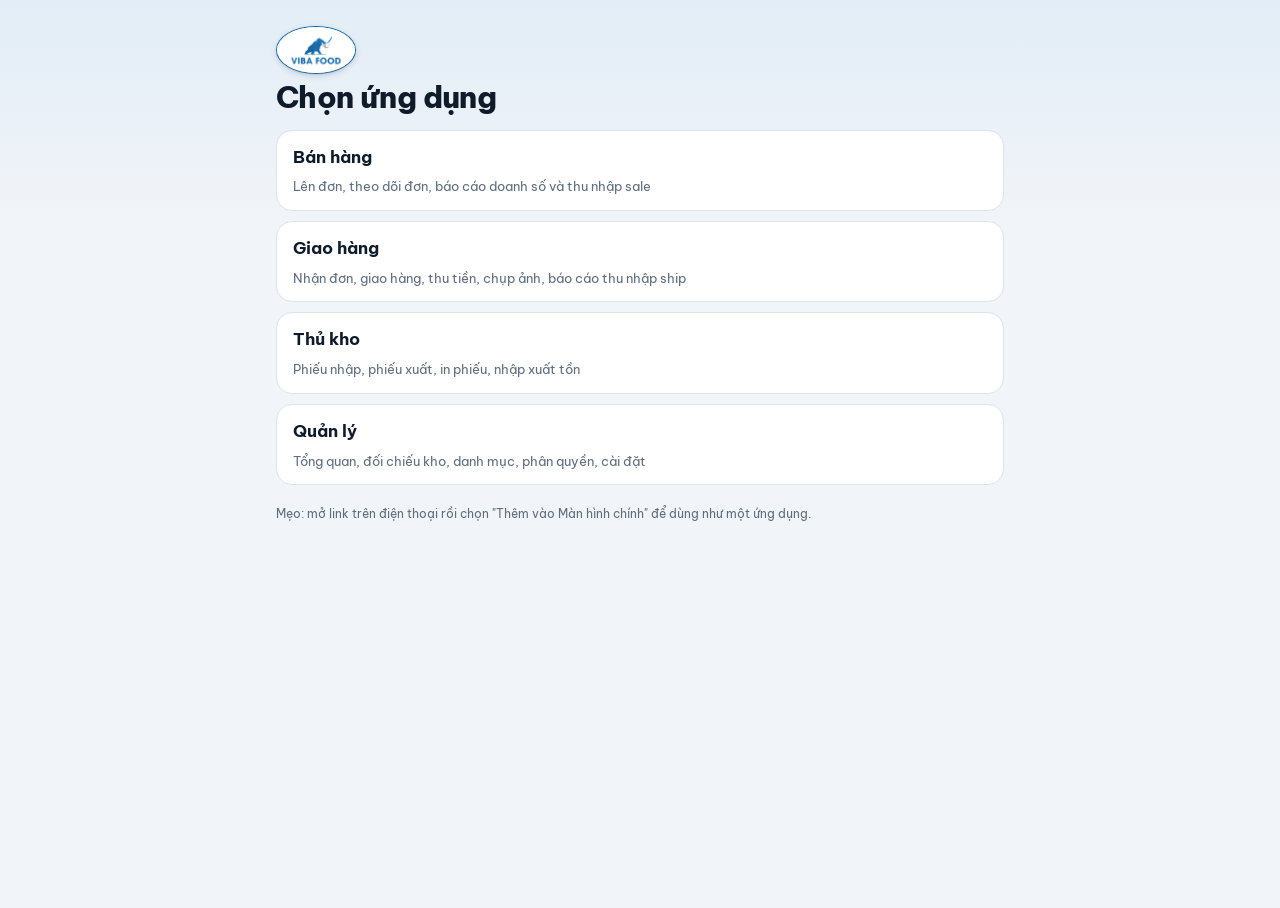
==== index.html @ 69b72a14 "v117: bao cao sale - mac dinh hom nay, so don, thu trong ngay, san luong, thu nhap ky" ====
<!doctype html><html lang="vi"><head><meta charset="utf-8"><meta name="viewport" content="width=device-width,initial-scale=1,maximum-scale=1,user-scalable=no,viewport-fit=cover">
<meta name="apple-mobile-web-app-capable" content="yes"><meta name="mobile-web-app-capable" content="yes"><meta name="apple-mobile-web-app-title" content="VIBA FOOD"><meta name="theme-color" content="#1b6aa5">
<title>VIBA FOOD</title><link rel="preconnect" href="https://fonts.googleapis.com"><link rel="stylesheet" href="https://fonts.googleapis.com/css2?family=Be+Vietnam+Pro:wght@400;500;600;700;800&display=swap">
<link rel="stylesheet" href="app.css?v=117"><link rel="icon" href="favicon.png"><link rel="apple-touch-icon" href="icon.png"><link rel="manifest" href="manifest-index.json"><meta name="theme-color" content="#1b6aa5">
</head><body><div class="wrap" style="padding-bottom:40px"><div class="brandbar"><img src="logo2.png" alt="VIBA FOOD"></div>
<h1 class="big">Chọn ứng dụng</h1><div class="list">
<a class="oc" href="sale.html" style="text-decoration:none;color:inherit"><span class="cn">Bán hàng</span><span class="muted small">Lên đơn, theo dõi đơn, báo cáo doanh số và thu nhập sale</span></a>
<a class="oc" href="ship.html" style="text-decoration:none;color:inherit"><span class="cn">Giao hàng</span><span class="muted small">Nhận đơn, giao hàng, thu tiền, chụp ảnh, báo cáo thu nhập ship</span></a>
<a class="oc" href="kho.html" style="text-decoration:none;color:inherit"><span class="cn">Thủ kho</span><span class="muted small">Phiếu nhập, phiếu xuất, in phiếu, nhập xuất tồn</span></a>
<a class="oc" href="quanly.html" style="text-decoration:none;color:inherit"><span class="cn">Quản lý</span><span class="muted small">Tổng quan, đối chiếu kho, danh mục, phân quyền, cài đặt</span></a>
</div><p class="tiny muted" style="margin-top:20px">Mẹo: mở link trên điện thoại rồi chọn "Thêm vào Màn hình chính" để dùng như một ứng dụng.</p></div></body></html>
---- app.css ----
/* Layout: kiểu ứng dụng điện thoại — tiêu đề lớn, thẻ nhóm bo tròn, thanh tab dưới đáy; desktop giữ cột giữa rộng hơn */
:root{
  --bg:#f1f4f8; --card:#ffffff; --sunk:#e9eef4; --line:#dbe3ec; --fg:#0f1b29; --muted:#5f6d7d; --faint:#97a3b1;
  --accent:#1b6aa5; --accent-fg:#ffffff; --accent-soft:#e2edf7; --accent-2:#2f86c8;
  --blue:#0e7c86; --blue-soft:#ddf1f2; --orange:#b85a12; --orange-soft:#fbeadb; --good:#1f8a52; --good-soft:#e1f2e9;
  --warn:#9a6a00; --warn-soft:#fbf1d2; --bad:#c0362c; --bad-soft:#fbe3e1;
  --font:"Be Vietnam Pro",system-ui,-apple-system,"Segoe UI",Roboto,Arial,sans-serif;
  --r:16px; --tabh:64px;
}
@media (prefers-color-scheme:dark){:root:not([data-theme="light"]){
  --bg:#0c1219; --card:#16202b; --sunk:#1e2a37; --line:#2a3846; --fg:#e7eef6; --muted:#98a7b8; --faint:#6b7a8b;
  --accent:#5aa7e6; --accent-fg:#06131f; --accent-soft:#16324a; --accent-2:#7dbbee;
  --blue:#5cc6cf; --blue-soft:#143438; --orange:#efa064; --orange-soft:#3a2617; --good:#4cc38a; --good-soft:#183427;
  --warn:#e8c45c; --warn-soft:#352d14; --bad:#f08a80; --bad-soft:#3c1e1b; color-scheme:dark}}
:root[data-theme="dark"]{
  --bg:#0c1219; --card:#16202b; --sunk:#1e2a37; --line:#2a3846; --fg:#e7eef6; --muted:#98a7b8; --faint:#6b7a8b;
  --accent:#5aa7e6; --accent-fg:#06131f; --accent-soft:#16324a; --accent-2:#7dbbee;
  --blue:#5cc6cf; --blue-soft:#143438; --orange:#efa064; --orange-soft:#3a2617; --good:#4cc38a; --good-soft:#183427;
  --warn:#e8c45c; --warn-soft:#352d14; --bad:#f08a80; --bad-soft:#3c1e1b; color-scheme:dark}
[hidden]{display:none!important}
*{box-sizing:border-box;-webkit-tap-highlight-color:transparent}
html,body{height:100%}
body{background:linear-gradient(180deg,var(--accent-soft) 0,var(--bg) 220px) no-repeat,var(--bg);color:var(--fg);font-family:var(--font);font-size:16px;line-height:1.45}
.wrap{max-width:760px;margin:0 auto;padding-inline:16px;padding-block:8px calc(var(--tabh) + 32px + env(safe-area-inset-bottom,0px))}
.wrap.wide{max-width:1180px}
header.top{display:flex;align-items:flex-end;justify-content:space-between;gap:12px;padding-block:14px 6px;flex-wrap:wrap}
.who{display:flex;align-items:center;gap:8px;font-size:13px;color:var(--muted);flex-wrap:wrap}
.chip{display:inline-flex;align-items:center;gap:4px;font-size:12px;font-weight:600;padding:3px 10px;border-radius:999px;background:var(--sunk);color:var(--muted);white-space:nowrap}
.chip.g{background:var(--good-soft);color:var(--good)} .chip.b{background:var(--blue-soft);color:var(--blue)} .chip.o{background:var(--orange-soft);color:var(--orange)}
.chip.w{background:var(--warn-soft);color:var(--warn)} .chip.r{background:var(--bad-soft);color:var(--bad)}
h1.big{font-size:30px;font-weight:800;letter-spacing:-.02em;margin:2px 0 10px;text-wrap:balance}
h2{font-size:19px;font-weight:700;margin:22px 0 8px;letter-spacing:-.01em}
h3{font-size:15px;font-weight:700;margin:0 0 6px}
.sec{font-size:13px;font-weight:600;color:var(--muted);text-transform:uppercase;letter-spacing:.05em;margin:20px 4px 8px}
.card{background:var(--card);border-radius:var(--r);padding:14px 16px;border:1px solid var(--line)}
.group{background:var(--card);border-radius:var(--r);border:1px solid var(--line);overflow:hidden}
.row{display:flex;align-items:center;gap:12px;padding:12px 16px;border-bottom:1px solid var(--line);min-height:52px}
.group>.row:last-child{border-bottom:0}
.row .grow{flex:1;min-width:0}
.row .t{font-weight:600}.row .s{font-size:13px;color:var(--muted)}
.row.tap{cursor:pointer}.row.tap:active{background:var(--sunk)}
.chev{color:var(--faint);font-size:20px}
.ell{overflow:hidden;text-overflow:ellipsis;white-space:nowrap}
.btn{appearance:none;font:inherit;font-weight:600;font-size:15px;border:0;background:var(--sunk);color:var(--fg);min-height:44px;padding:10px 16px;border-radius:12px;cursor:pointer;display:inline-flex;align-items:center;justify-content:center;gap:6px;white-space:nowrap}
.btn.pri{background:var(--accent);color:var(--accent-fg)}
.btn.blue{background:var(--blue);color:#fff}
.btn.ghost{background:transparent;color:var(--accent);padding-inline:8px}
.btn.danger{background:var(--bad-soft);color:var(--bad)}
.btn.block{width:100%;min-height:52px;font-size:17px;border-radius:14px}
.btn.sm{min-height:34px;padding:6px 12px;font-size:13px;border-radius:10px}
.btn:disabled{opacity:.45;cursor:not-allowed}
.btn:active:not(:disabled){transform:scale(.98)}
:focus-visible{outline:2px solid var(--accent);outline-offset:2px}
label.f{display:flex;flex-direction:column;gap:5px;font-size:13px;color:var(--muted);font-weight:600;min-width:0}
input,select,textarea{font:inherit;font-size:16px;color:var(--fg);background:var(--card);border:1px solid var(--line);border-radius:12px;padding:11px 12px;min-width:0;width:100%;min-height:46px}
textarea{min-height:70px;resize:vertical}
input[type=number],.num{text-align:right;font-variant-numeric:tabular-nums}
input[readonly]{background:var(--sunk)}
.fgrid{display:grid;gap:12px;grid-template-columns:repeat(auto-fill,minmax(210px,1fr))}
.stack{display:flex;flex-direction:column;gap:12px}
.hrow{display:flex;gap:8px;align-items:center;flex-wrap:wrap}
.hrow .grow{flex:1 1 auto}
.right{margin-left:auto}
.seg{display:flex;background:var(--sunk);border-radius:12px;padding:3px;gap:3px;overflow-x:auto}
.seg button{flex:1;appearance:none;border:0;background:transparent;font:inherit;font-size:14px;font-weight:600;color:var(--muted);padding:8px 10px;border-radius:9px;cursor:pointer;white-space:nowrap;min-height:38px}
.seg button.on{background:var(--card);color:var(--fg);box-shadow:0 1px 3px rgba(0,0,0,.12)}
.kpis{display:grid;grid-template-columns:repeat(auto-fill,minmax(150px,1fr));gap:10px}
.kpi{background:var(--card);border:1px solid var(--line);border-radius:var(--r);padding:12px 14px}
.kpi .v{font-size:22px;font-weight:800;letter-spacing:-.01em;font-variant-numeric:tabular-nums;white-space:nowrap;overflow:hidden;text-overflow:ellipsis}
.kpi .l{font-size:12px;color:var(--muted);font-weight:600}
.kpi .h{font-size:12px;color:var(--faint);margin-top:2px}
.kpi.g .v{color:var(--accent)} .kpi.r .v{color:var(--bad)} .kpi.w .v{color:var(--warn)} .kpi.b .v{color:var(--blue)}
.tw{overflow-x:auto;border:1px solid var(--line);border-radius:var(--r);background:var(--card)}
table{border-collapse:collapse;width:100%;font-variant-numeric:tabular-nums;font-size:14px}
th,td{padding:9px 12px;border-bottom:1px solid var(--line);text-align:left;vertical-align:middle}
th{font-size:11px;text-transform:uppercase;letter-spacing:.04em;color:var(--muted);font-weight:700;background:var(--sunk);white-space:nowrap}
td.n,th.n{text-align:right;white-space:nowrap}
tbody tr:last-child td{border-bottom:0}
tr.sum td{font-weight:700;background:var(--sunk)}
tr.tap{cursor:pointer} tr.tap:hover td{background:var(--sunk)}
.neg{color:var(--bad);font-weight:700}
.muted{color:var(--muted)} .small{font-size:13px} .tiny{font-size:12px}
.empty{padding:28px 16px;text-align:center;color:var(--muted)}
.empty b{display:block;color:var(--fg);font-size:16px;margin-bottom:4px}
.money{font-variant-numeric:tabular-nums;font-weight:700;white-space:nowrap}
.alert{border-radius:12px;padding:10px 14px;font-size:14px}
.alert.r{background:var(--bad-soft);color:var(--bad)} .alert.w{background:var(--warn-soft);color:var(--warn)} .alert.g{background:var(--good-soft);color:var(--good)} .alert.b{background:var(--blue-soft);color:var(--blue)}
/* order line card */
.line{background:var(--card);border:1px solid var(--line);border-radius:var(--r);padding:12px 14px;display:flex;flex-direction:column;gap:10px}
.line .top{display:flex;gap:10px;align-items:flex-start}
.line .nm{font-weight:700;flex:1;min-width:0}
.line .grid{display:grid;grid-template-columns:repeat(2,minmax(0,1fr));gap:10px}
.line .grid.x3{grid-template-columns:repeat(3,minmax(0,1fr))}
.step{display:flex;align-items:stretch;border:1px solid var(--line);border-radius:12px;overflow:hidden;background:var(--card)}
.step button{appearance:none;border:0;background:var(--sunk);width:44px;font-size:22px;font-weight:600;color:var(--fg);cursor:pointer}
.step input{border:0;border-radius:0;text-align:center;min-width:0;padding-inline:4px}
.pricehint{font-size:12px;color:var(--muted);font-weight:500}
.edited{color:var(--orange);font-weight:700}
.totalbar{display:flex;justify-content:space-between;align-items:baseline;gap:12px;padding:4px 4px}
.totalbar .money{font-size:24px}
/* photos */
.photos{display:flex;gap:8px;flex-wrap:wrap}
.ph{width:76px;height:76px;border-radius:12px;background:var(--sunk) center/cover no-repeat;border:1px solid var(--line);position:relative;cursor:pointer}
.ph .x{position:absolute;top:-6px;right:-6px;width:24px;height:24px;border-radius:50%;background:var(--fg);color:var(--bg);border:0;font-size:14px;line-height:24px;cursor:pointer}
.phadd{width:76px;height:76px;border-radius:12px;border:1.5px dashed var(--faint);display:flex;flex-direction:column;align-items:center;justify-content:center;color:var(--muted);font-size:12px;font-weight:600;cursor:pointer;background:transparent;gap:2px}
.phadd svg{width:22px;height:22px}
/* order card */
.oc{background:var(--card);border:1px solid var(--line);border-radius:var(--r);padding:14px 16px;display:flex;flex-direction:column;gap:8px;cursor:pointer}
.oc:active{background:var(--sunk)}
.oc .h1{display:flex;justify-content:space-between;gap:8px;align-items:baseline}
.oc .cn{font-weight:700;font-size:17px}
.oc .addr{font-size:14px;color:var(--muted);display:flex;gap:6px;align-items:flex-start}
.oc .addr svg{flex:none;width:16px;height:16px;margin-top:2px}
.list{display:flex;flex-direction:column;gap:10px}
.toggle{display:flex;align-items:center;justify-content:space-between;gap:12px;padding:12px 16px;min-height:52px}
.sw{appearance:none;width:51px;height:31px;border-radius:999px;background:var(--line);position:relative;cursor:pointer;flex:none;border:0;padding:0;min-height:0;transition:background .15s}
.sw::after{content:"";position:absolute;top:2px;left:2px;width:27px;height:27px;border-radius:50%;background:#fff;box-shadow:0 1px 3px rgba(0,0,0,.25);transition:transform .15s}
.sw:checked{background:var(--accent)} .sw:checked::after{transform:translateX(20px)}
/* tab bar */
nav.tabbar{position:fixed;left:0;right:0;bottom:0;background:color-mix(in srgb,var(--card) 92%,transparent);backdrop-filter:blur(14px);-webkit-backdrop-filter:blur(14px);border-top:1px solid var(--line);display:flex;justify-content:center;padding-bottom:env(safe-area-inset-bottom,0px);z-index:30}
nav.tabbar .in{display:flex;width:100%;max-width:760px}
nav.tabbar button{flex:1;appearance:none;border:0;background:none;font:inherit;font-size:11px;font-weight:600;color:var(--faint);display:flex;flex-direction:column;align-items:center;justify-content:center;gap:3px;height:var(--tabh);cursor:pointer}
nav.tabbar button svg{width:25px;height:25px}
nav.tabbar button.on{color:var(--accent)}
/* sheet */
#sheet{position:fixed;inset:0;z-index:50;display:flex;align-items:flex-end;justify-content:center;background:rgba(8,12,10,.42)}
#sheet .pane{background:var(--bg);width:100%;max-width:640px;max-height:92%;border-radius:20px 20px 0 0;display:flex;flex-direction:column;overflow:hidden}
@media (min-width:700px){#sheet{align-items:center}#sheet .pane{border-radius:20px;max-height:88%}}
#sheet .bar{display:flex;align-items:center;gap:8px;padding:12px 16px 10px;border-bottom:1px solid var(--line);background:var(--card)}
#sheet .bar h3{flex:1;margin:0;font-size:17px;text-align:center}
#sheet .body{overflow:auto;padding:16px;padding-bottom:calc(20px + env(safe-area-inset-bottom,0px));display:flex;flex-direction:column;gap:12px}
#sheet .body>*{flex-shrink:0}
#viewer{position:fixed;inset:0;z-index:70;background:rgba(0,0,0,.9);display:flex;align-items:center;justify-content:center;padding:16px}
#viewer img{max-width:100%;max-height:100%;border-radius:8px}
#toast{position:fixed;left:50%;bottom:calc(var(--tabh) + 18px + env(safe-area-inset-bottom,0px));transform:translateX(-50%);background:var(--fg);color:var(--bg);padding:10px 18px;border-radius:12px;font-size:14px;font-weight:600;z-index:80;max-width:calc(100% - 32px);text-align:center}
.pick{display:flex;flex-direction:column}
.pick .row{cursor:pointer}
.badge{min-width:20px;height:20px;border-radius:10px;background:var(--bad);color:#fff;font-size:11px;font-weight:700;display:inline-flex;align-items:center;justify-content:center;padding:0 6px}
.mapl{color:var(--blue);font-weight:600;font-size:14px;text-decoration:none}
@media (prefers-reduced-motion:no-preference){.btn,.oc,.row.tap{transition:background .12s,transform .08s}}

#loginBox{position:fixed;inset:0;z-index:90;background:var(--bg);display:flex;align-items:flex-start;justify-content:center;overflow:auto;padding:max(40px,env(safe-area-inset-top)) 16px 40px}
#loginBox .lg-card{width:100%;max-width:400px;background:var(--card);border:1px solid var(--line);border-radius:20px;padding:24px 20px}
#loginBox .lg-brand{font-weight:800;color:var(--accent);letter-spacing:.08em;font-size:13px}

/* ===== Nhận diện VIBA FOOD: logo + màu xanh thương hiệu (#1b6aa5) ===== */
.brandbar{display:flex;align-items:center;gap:10px;padding-top:calc(10px + env(safe-area-inset-top,0px))}
.brandbar img{height:48px;width:auto;display:block;background:#fff;border-radius:50%;border:1.5px solid var(--logo-line,#1b6aa5);box-shadow:0 2px 6px rgba(15,40,70,.14),0 1px 2px rgba(15,40,70,.10)}
.brandbar .tag{margin-left:auto;font-size:12px;font-weight:700;letter-spacing:.06em;color:var(--accent);text-transform:uppercase}
.lg-logo{height:96px;width:auto;display:block;margin:0 auto 14px;background:#fff;border-radius:50%;border:1.5px solid var(--logo-line,#1b6aa5);box-shadow:0 2px 6px rgba(15,40,70,.14),0 1px 2px rgba(15,40,70,.10)}
h1.big{color:var(--fg)}
.btn.pri{background:linear-gradient(180deg,var(--accent-2),var(--accent));box-shadow:0 2px 8px rgba(27,106,165,.25)}
nav.tabbar button.on svg{filter:drop-shadow(0 1px 2px rgba(27,106,165,.25))}
/* logo elip: viền 1,5px vẽ bằng CSS (luôn sắc nét), nền tối dùng xanh sáng hơn + bóng đậm hơn */
@media (prefers-color-scheme:dark){:root:not([data-theme="light"]) .brandbar img,:root:not([data-theme="light"]) .lg-logo{--logo-line:#2f86c8;box-shadow:0 2px 8px rgba(0,0,0,.45)}}
:root[data-theme="dark"] .brandbar img,:root[data-theme="dark"] .lg-logo{--logo-line:#2f86c8;box-shadow:0 2px 8px rgba(0,0,0,.45)}

/* v25: chặn phóng to khi chạm 2 lần vào khoảng trống (iOS) */
html,body{touch-action:manipulation;-webkit-text-size-adjust:100%;text-size-adjust:100%}
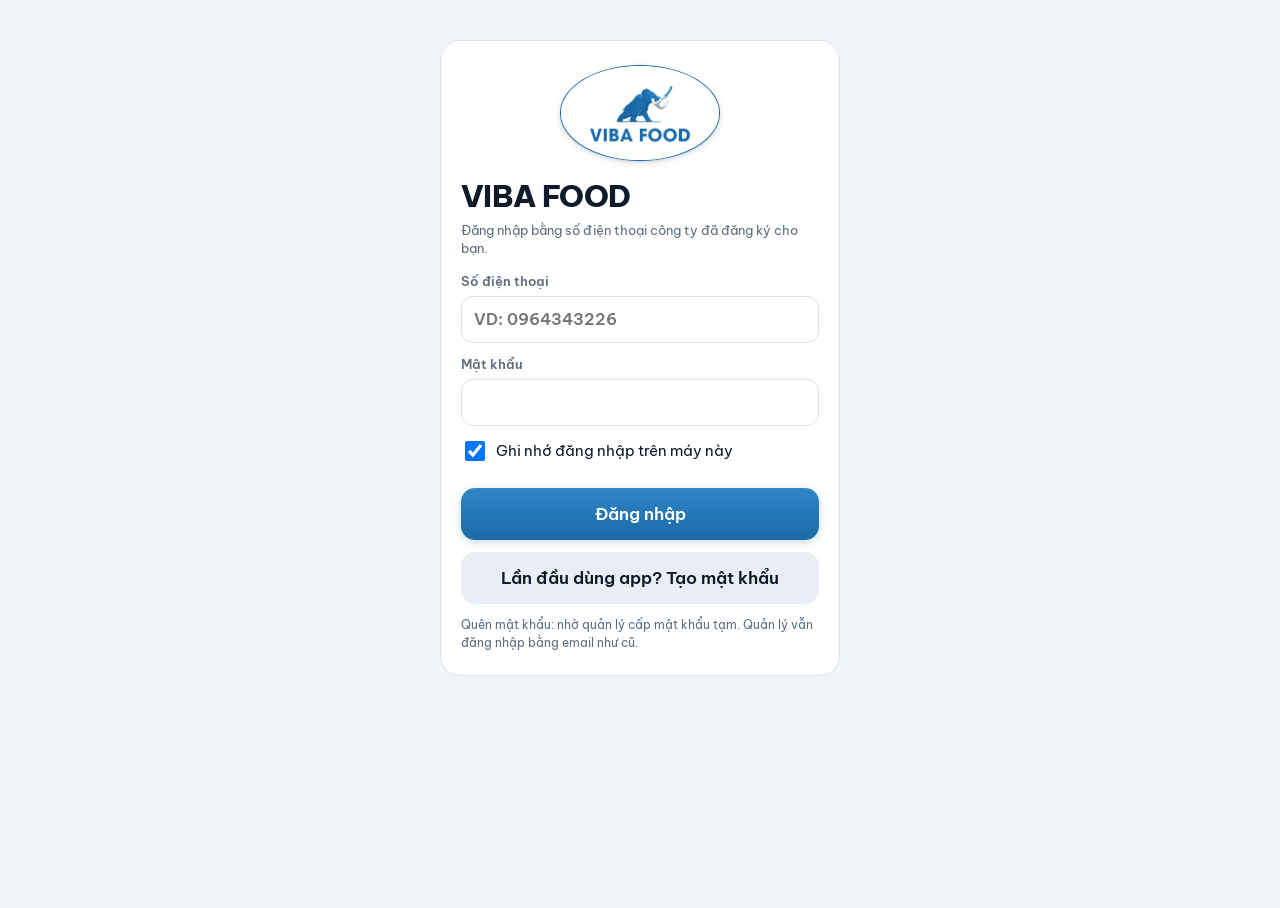
==== commit 491d4ec0: "v137 Trang chu: tu vao dung app cua vi tri (bo danh sach Chon ung dung)" ====
--- a/index.html
+++ b/index.html
@@ -1,11 +1,15 @@
 <!doctype html><html lang="vi"><head><meta charset="utf-8"><meta name="viewport" content="width=device-width,initial-scale=1,maximum-scale=1,user-scalable=no,viewport-fit=cover">
 <meta name="apple-mobile-web-app-capable" content="yes"><meta name="mobile-web-app-capable" content="yes"><meta name="apple-mobile-web-app-title" content="VIBA FOOD"><meta name="theme-color" content="#1b6aa5">
 <title>VIBA FOOD</title><link rel="preconnect" href="https://fonts.googleapis.com"><link rel="stylesheet" href="https://fonts.googleapis.com/css2?family=Be+Vietnam+Pro:wght@400;500;600;700;800&display=swap">
-<link rel="stylesheet" href="app.css?v=117"><link rel="icon" href="favicon.png"><link rel="apple-touch-icon" href="icon.png"><link rel="manifest" href="manifest-index.json"><meta name="theme-color" content="#1b6aa5">
+<link rel="stylesheet" href="app.css?v=122"><link rel="icon" href="favicon.png"><link rel="apple-touch-icon" href="icon.png"><link rel="manifest" href="manifest-index.json"><meta name="theme-color" content="#1b6aa5">
 </head><body><div class="wrap" style="padding-bottom:40px"><div class="brandbar"><img src="logo2.png" alt="VIBA FOOD"></div>
-<h1 class="big">Chọn ứng dụng</h1><div class="list">
-<a class="oc" href="sale.html" style="text-decoration:none;color:inherit"><span class="cn">Bán hàng</span><span class="muted small">Lên đơn, theo dõi đơn, báo cáo doanh số và thu nhập sale</span></a>
-<a class="oc" href="ship.html" style="text-decoration:none;color:inherit"><span class="cn">Giao hàng</span><span class="muted small">Nhận đơn, giao hàng, thu tiền, chụp ảnh, báo cáo thu nhập ship</span></a>
-<a class="oc" href="kho.html" style="text-decoration:none;color:inherit"><span class="cn">Thủ kho</span><span class="muted small">Phiếu nhập, phiếu xuất, in phiếu, nhập xuất tồn</span></a>
-<a class="oc" href="quanly.html" style="text-decoration:none;color:inherit"><span class="cn">Quản lý</span><span class="muted small">Tổng quan, đối chiếu kho, danh mục, phân quyền, cài đặt</span></a>
-</div><p class="tiny muted" style="margin-top:20px">Mẹo: mở link trên điện thoại rồi chọn "Thêm vào Màn hình chính" để dùng như một ứng dụng.</p></div></body></html>+<div id="go" style="text-align:center;padding:80px 10px"><div style="font-size:44px">⏳</div><h1 class="big" style="font-size:24px">Đang mở app của bạn…</h1><div class="muted" id="goWho"></div></div></div>
+<script>window.APP_MODE="home";</script><script src="config.js?v=122"></script><script src="gas-shim.js?v=152"></script>
+<script>/* v137: trang chủ tự đưa mỗi người về đúng app của vị trí mình (đã đăng nhập hoặc vừa đăng nhập xong), không hiện danh sách app */
+(async()=>{const P={admin:'quanly.html',sale:'sale.html',ship:'ship.html',kho:'kho.html',sx:'sanxuat.html',view:'xem.html'},N={admin:'Quản lý',sale:'Bán hàng',ship:'Giao hàng',kho:'Thủ kho',sx:'Sản xuất',view:'Chỉ xem'};
+let c=window.claude;for(let i=0;i<200&&!(c&&c.use);i++){await new Promise(r=>setTimeout(r,100));c=window.claude}
+if(!c||!c.use){document.getElementById('goWho').textContent='Không kết nối được máy chủ. Kiểm tra mạng rồi tải lại trang.';return}
+const db=await c.use('db');let me=null;for(let i=0;i<600&&!(me=window.vibaErp&&vibaErp.me());i++)await new Promise(r=>setTimeout(r,100));if(!me)return;
+let role='admin',name='';if(!me.owner){try{const st=(await db.doc('staff/'+me.uid).get()).data()||{};role=st.active===false?'':st.role;name=st.name||''}catch(e){role=''}}
+if(!P[role]){document.getElementById('goWho').innerHTML='Tài khoản chưa được phân quyền. Báo quản lý để được cấp quyền.';return}
+document.getElementById('goWho').textContent=N[role]+(name?' · '+name:'');location.replace(P[role])})();</script></body></html>
